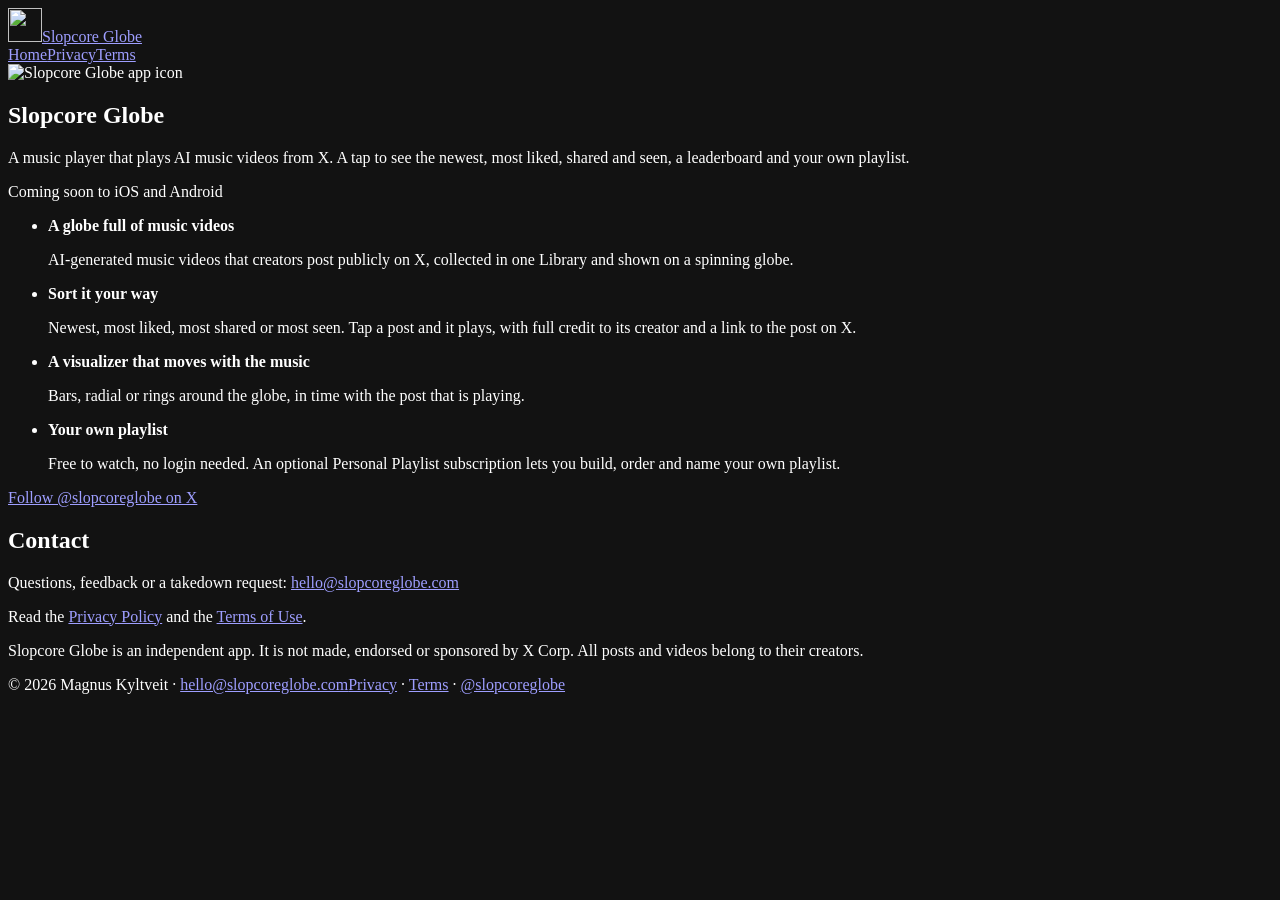
==== public/index.html @ 3ff0c8ee "Slopcore Globe website: home, privacy, terms + gh-pages deploy script" ====
<!DOCTYPE html>
<html lang="en">
<head>
<meta charset="utf-8">
<meta name="viewport" content="width=device-width, initial-scale=1">
<title>Slopcore Globe – AI music videos from X on a globe</title>
<meta name="description" content="Slopcore Globe is a music player that plays AI music videos from X. Coming soon to iOS and Android.">
<link rel="canonical" href="https://slopcoreglobe.com/">
<meta name="theme-color" content="#000000">
<meta name="color-scheme" content="dark">
<link rel="icon" href="/favicon.ico" sizes="any">
<link rel="icon" type="image/png" sizes="32x32" href="/favicon-32.png">
<link rel="apple-touch-icon" href="/apple-touch-icon.png">
<link rel="stylesheet" href="/site.css">
</head>
<body>
<header class="site-header"><div class="wrap"><a class="brand" href="/" aria-label="Slopcore Globe home"><img src="/apple-touch-icon.png" alt="" width="34" height="34"><span>Slopcore Globe</span></a><nav class="site-nav" aria-label="Main"><a href="/" aria-current="page">Home</a><a href="/privacy/">Privacy</a><a href="/terms/">Terms</a></nav></div></header>
<main class="wrap">
<section class="hero">
<img src="/icon.png" alt="Slopcore Globe app icon" width="140" height="140">
<h1>Slopcore Globe</h1>
<p class="tagline">A music player that plays AI music videos from X. A tap to see the newest, most liked, shared and seen, a leaderboard and your own playlist.</p>
<span class="pill">Coming soon to iOS and Android</span>
</section>
<ul class="points">
<li><strong>A globe full of music videos</strong><p>AI-generated music videos that creators post publicly on X, collected in one Library and shown on a spinning globe.</p></li>
<li><strong>Sort it your way</strong><p>Newest, most liked, most shared or most seen. Tap a post and it plays, with full credit to its creator and a link to the post on X.</p></li>
<li><strong>A visualizer that moves with the music</strong><p>Bars, radial or rings around the globe, in time with the post that is playing.</p></li>
<li><strong>Your own playlist</strong><p>Free to watch, no login needed. An optional Personal Playlist subscription lets you build, order and name your own playlist.</p></li>
</ul>
<p class="cta"><a class="button" rel="noopener" href="https://x.com/slopcoreglobe">Follow @slopcoreglobe on X</a></p>
<section class="contact">
<h2>Contact</h2>
<p>Questions, feedback or a takedown request: <a href="mailto:hello@slopcoreglobe.com">hello@slopcoreglobe.com</a></p>
<p>Read the <a href="/privacy/">Privacy Policy</a> and the <a href="/terms/">Terms of Use</a>.</p>
<p>Slopcore Globe is an independent app. It is not made, endorsed or sponsored by X Corp. All posts and videos belong to their creators.</p>
</section>
</main>
<footer class="site-footer"><div class="wrap"><span>© 2026 Magnus Kyltveit · <a href="mailto:hello@slopcoreglobe.com">hello@slopcoreglobe.com</a></span><span><a href="/privacy/">Privacy</a> · <a href="/terms/">Terms</a> · <a rel="noopener" href="https://x.com/slopcoreglobe">@slopcoreglobe</a></span></div></footer>
</body>
</html>
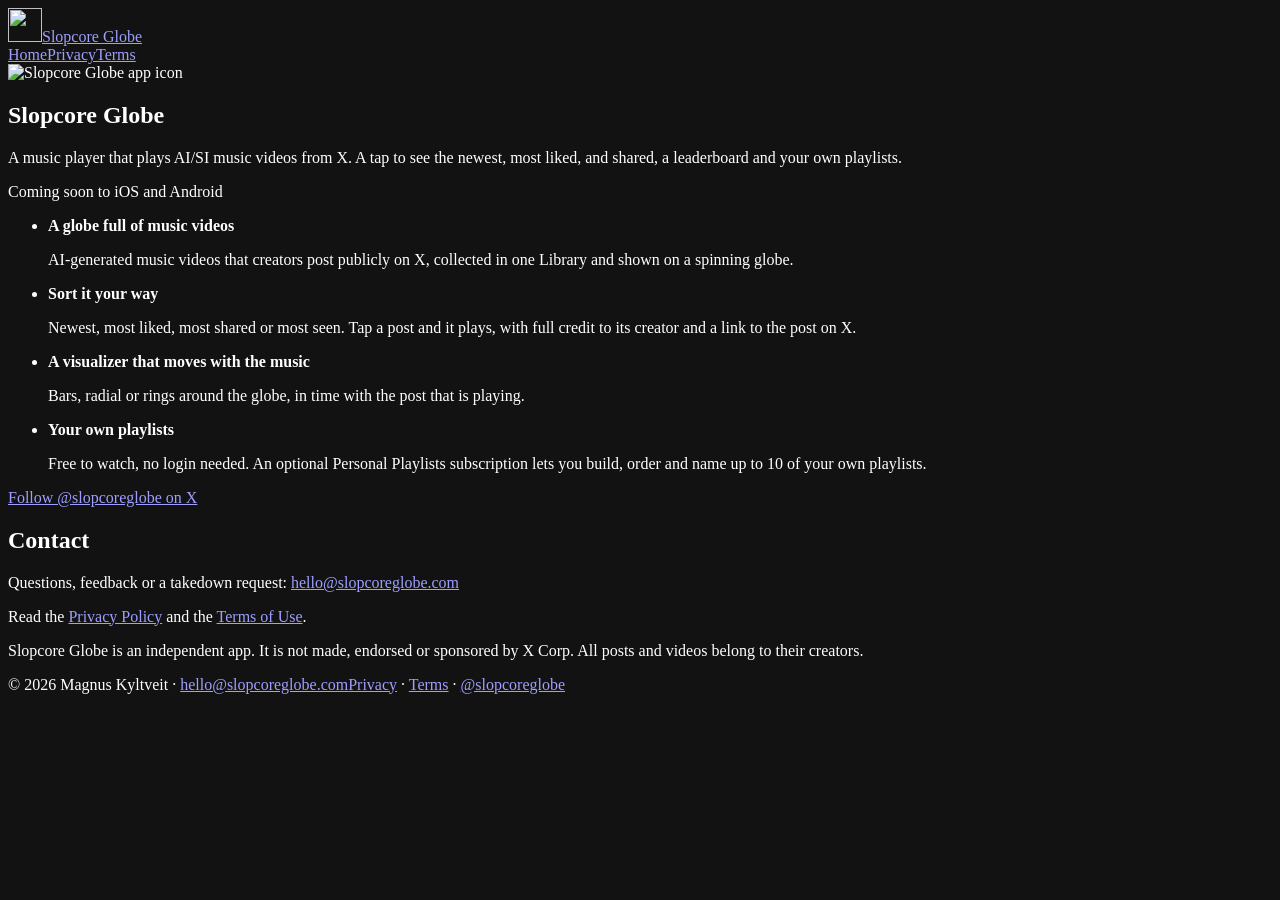
==== commit 3b3db8da: "Home copy: AI/SI, drop 'seen', up to 10 playlists" ====
--- a/public/index.html
+++ b/public/index.html
@@ -19,14 +19,14 @@
 <section class="hero">
 <img src="/icon.png" alt="Slopcore Globe app icon" width="140" height="140">
 <h1>Slopcore Globe</h1>
-<p class="tagline">A music player that plays AI music videos from X. A tap to see the newest, most liked, shared and seen, a leaderboard and your own playlist.</p>
+<p class="tagline">A music player that plays AI/SI music videos from X. A tap to see the newest, most liked, and shared, a leaderboard and your own playlists.</p>
 <span class="pill">Coming soon to iOS and Android</span>
 </section>
 <ul class="points">
 <li><strong>A globe full of music videos</strong><p>AI-generated music videos that creators post publicly on X, collected in one Library and shown on a spinning globe.</p></li>
 <li><strong>Sort it your way</strong><p>Newest, most liked, most shared or most seen. Tap a post and it plays, with full credit to its creator and a link to the post on X.</p></li>
 <li><strong>A visualizer that moves with the music</strong><p>Bars, radial or rings around the globe, in time with the post that is playing.</p></li>
-<li><strong>Your own playlist</strong><p>Free to watch, no login needed. An optional Personal Playlist subscription lets you build, order and name your own playlist.</p></li>
+<li><strong>Your own playlists</strong><p>Free to watch, no login needed. An optional Personal Playlists subscription lets you build, order and name up to 10 of your own playlists.</p></li>
 </ul>
 <p class="cta"><a class="button" rel="noopener" href="https://x.com/slopcoreglobe">Follow @slopcoreglobe on X</a></p>
 <section class="contact">
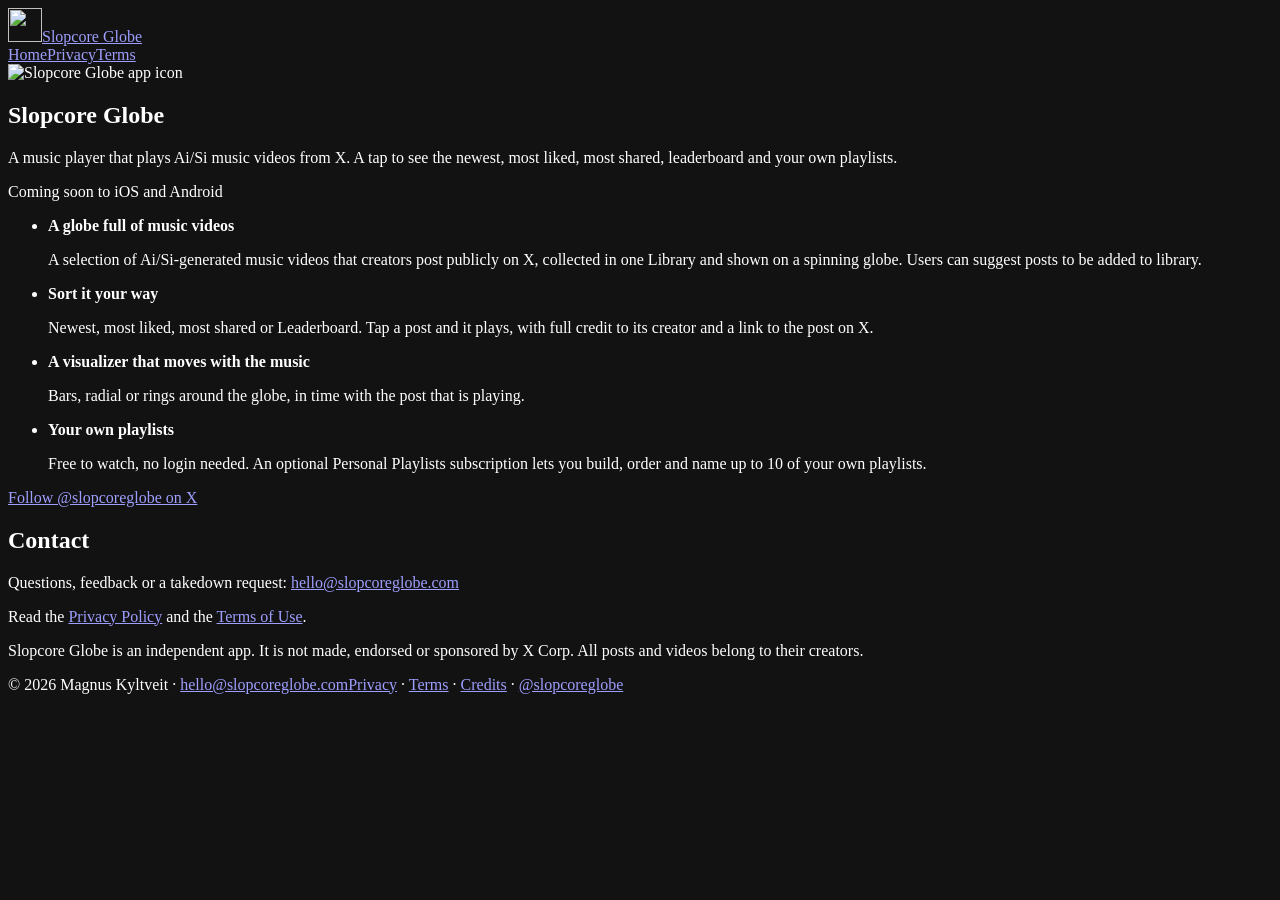
==== commit 37bdde53: "Add Credits page (footer link, sitemap, redirect) and home copy edits: Ai/Si selection + suggest pos" ====
--- a/public/index.html
+++ b/public/index.html
@@ -19,12 +19,12 @@
 <section class="hero">
 <img src="/icon.png" alt="Slopcore Globe app icon" width="140" height="140">
 <h1>Slopcore Globe</h1>
-<p class="tagline">A music player that plays AI/SI music videos from X. A tap to see the newest, most liked, and shared, a leaderboard and your own playlists.</p>
+<p class="tagline">A music player that plays Ai/Si music videos from X. A tap to see the newest, most liked, most shared, leaderboard and your own playlists.</p>
 <span class="pill">Coming soon to iOS and Android</span>
 </section>
 <ul class="points">
-<li><strong>A globe full of music videos</strong><p>AI-generated music videos that creators post publicly on X, collected in one Library and shown on a spinning globe.</p></li>
-<li><strong>Sort it your way</strong><p>Newest, most liked, most shared or most seen. Tap a post and it plays, with full credit to its creator and a link to the post on X.</p></li>
+<li><strong>A globe full of music videos</strong><p>A selection of Ai/Si-generated music videos that creators post publicly on X, collected in one Library and shown on a spinning globe. Users can suggest posts to be added to library.</p></li>
+<li><strong>Sort it your way</strong><p>Newest, most liked, most shared or Leaderboard. Tap a post and it plays, with full credit to its creator and a link to the post on X.</p></li>
 <li><strong>A visualizer that moves with the music</strong><p>Bars, radial or rings around the globe, in time with the post that is playing.</p></li>
 <li><strong>Your own playlists</strong><p>Free to watch, no login needed. An optional Personal Playlists subscription lets you build, order and name up to 10 of your own playlists.</p></li>
 </ul>
@@ -36,6 +36,6 @@
 <p>Slopcore Globe is an independent app. It is not made, endorsed or sponsored by X Corp. All posts and videos belong to their creators.</p>
 </section>
 </main>
-<footer class="site-footer"><div class="wrap"><span>© 2026 Magnus Kyltveit · <a href="mailto:hello@slopcoreglobe.com">hello@slopcoreglobe.com</a></span><span><a href="/privacy/">Privacy</a> · <a href="/terms/">Terms</a> · <a rel="noopener" href="https://x.com/slopcoreglobe">@slopcoreglobe</a></span></div></footer>
+<footer class="site-footer"><div class="wrap"><span>© 2026 Magnus Kyltveit · <a href="mailto:hello@slopcoreglobe.com">hello@slopcoreglobe.com</a></span><span><a href="/privacy/">Privacy</a> · <a href="/terms/">Terms</a> · <a href="/credits/">Credits</a> · <a rel="noopener" href="https://x.com/slopcoreglobe">@slopcoreglobe</a></span></div></footer>
 </body>
 </html>
